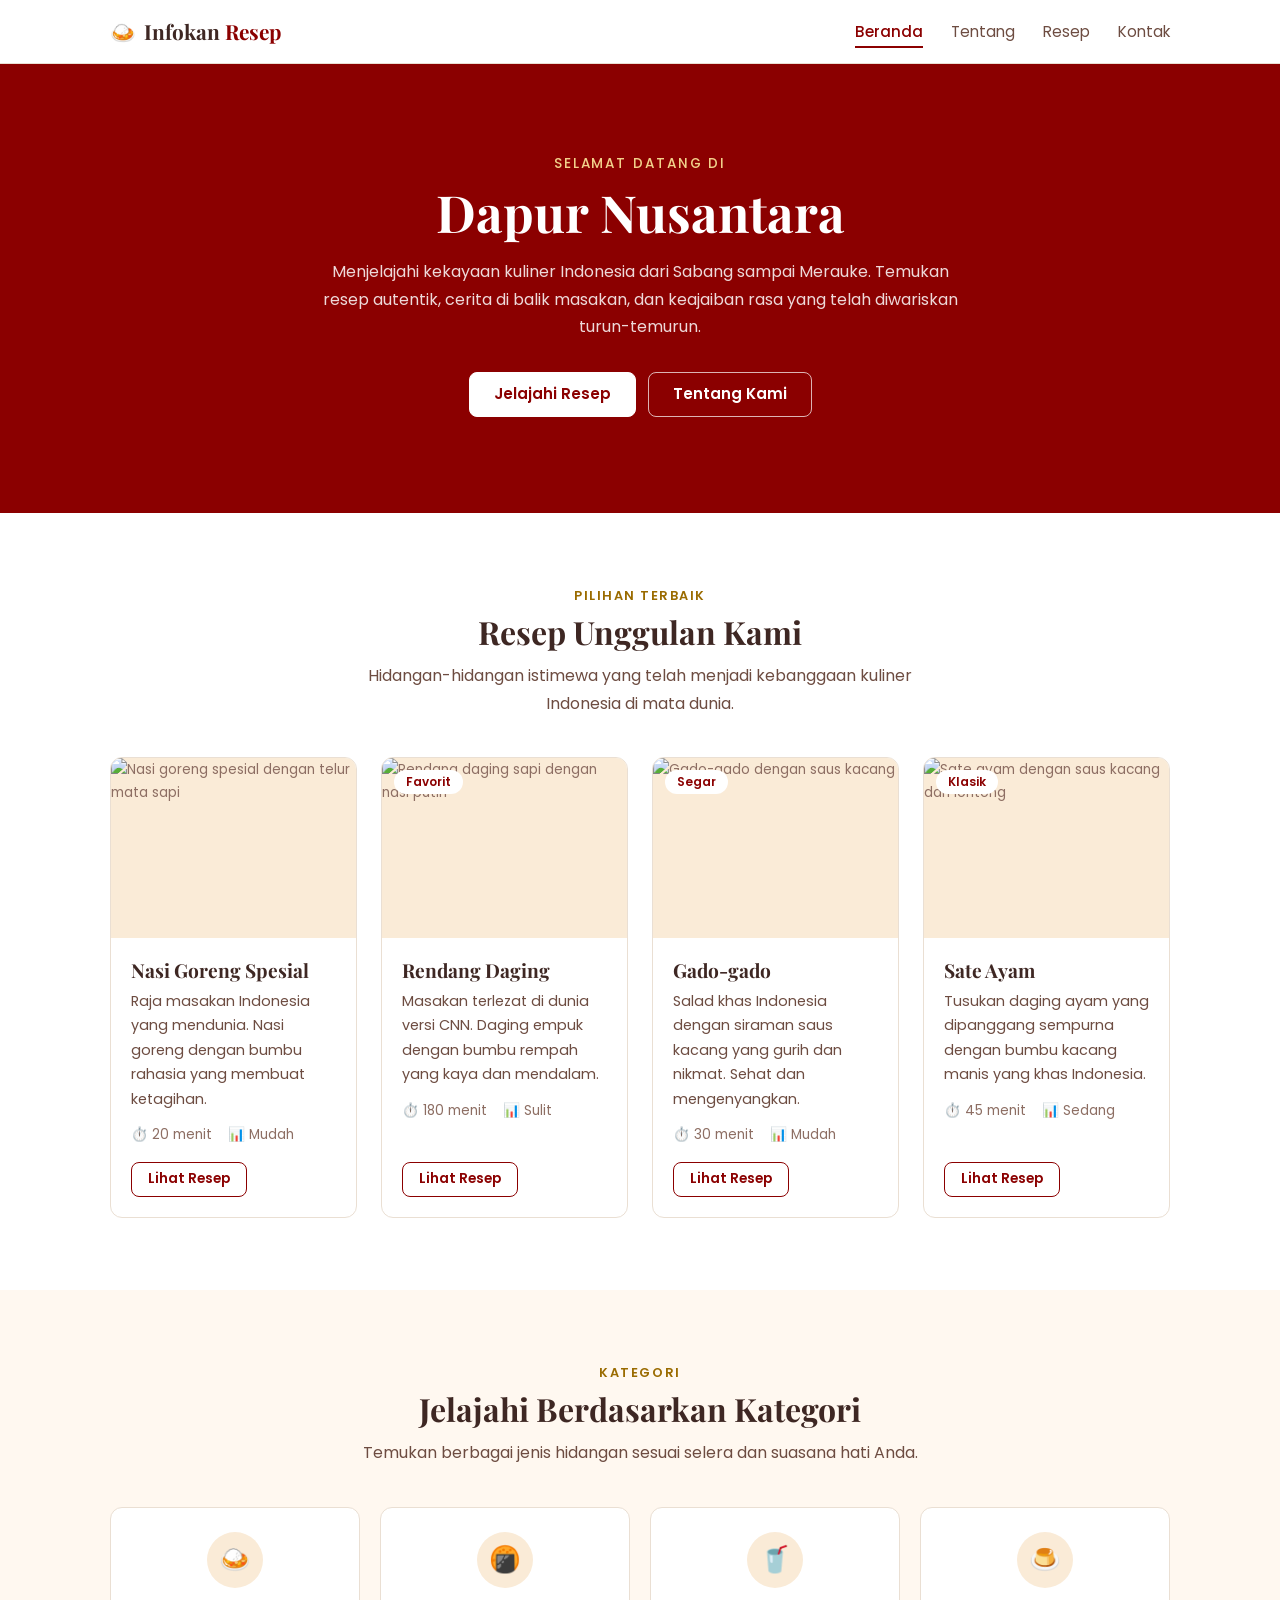
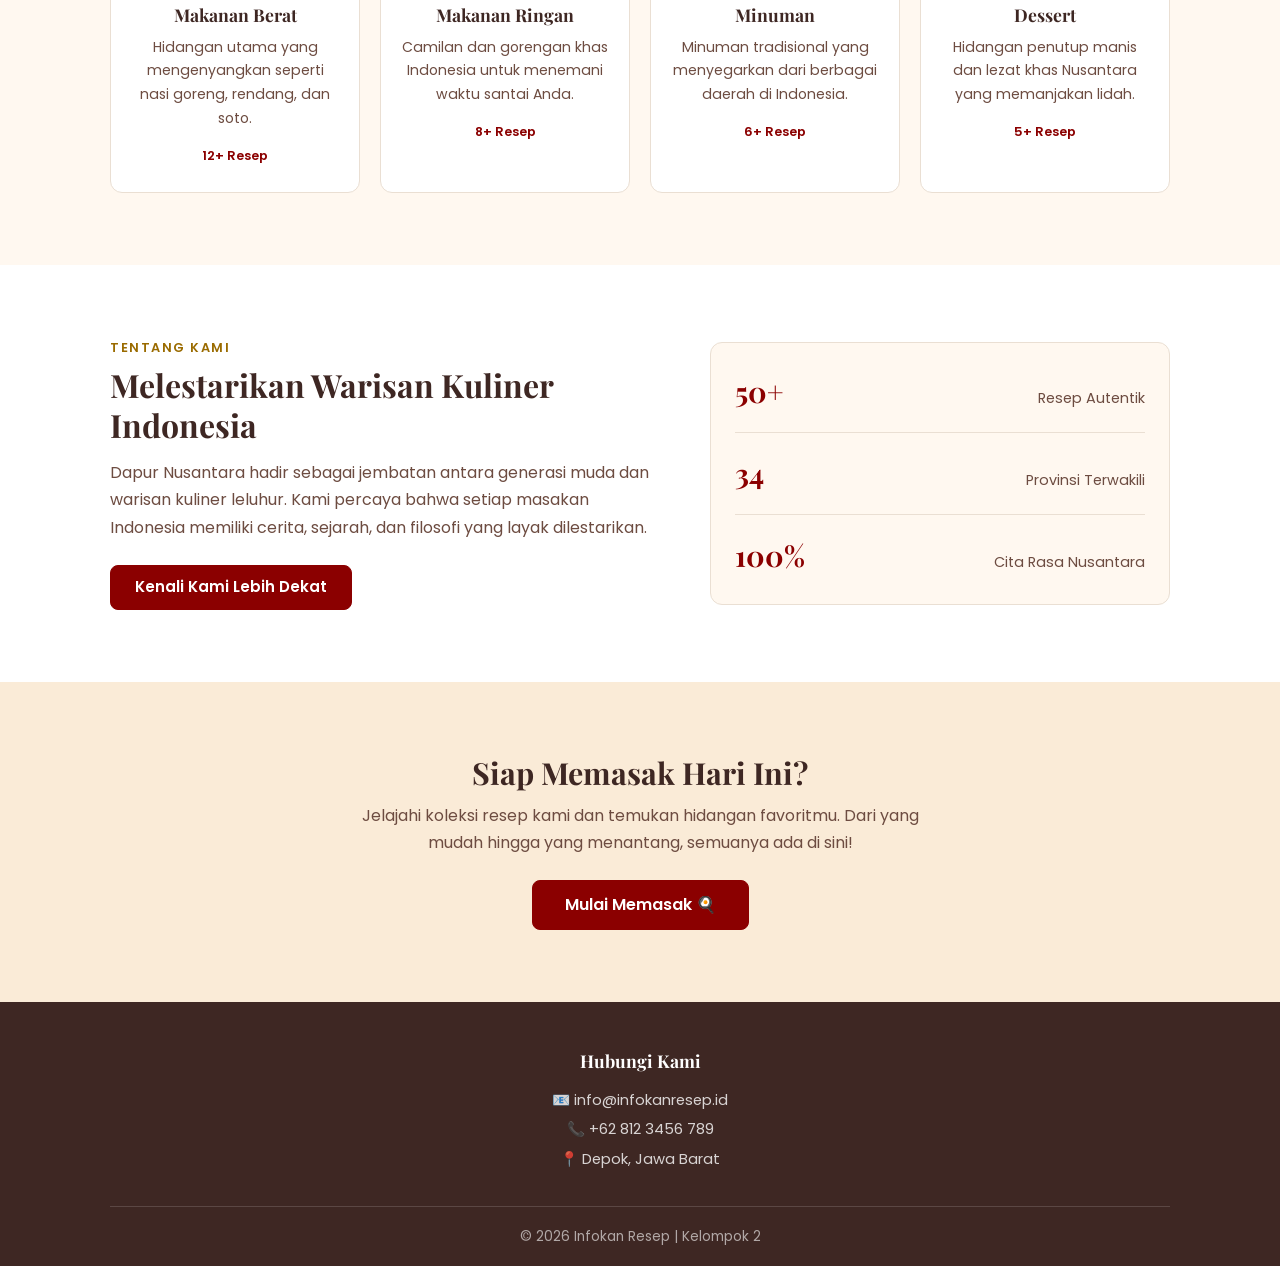
==== index.html @ 82031223 "Add files via upload" ====
<!DOCTYPE html>
<html lang="id">
<head>
    <meta charset="UTF-8">
    <meta name="viewport" content="width=device-width, initial-scale=1.0">
    <title>Dapur Nusantara - Cita Rasa Warisan Indonesia</title>
    <link rel="preconnect" href="https://fonts.googleapis.com">
    <link rel="preconnect" href="https://fonts.gstatic.com" crossorigin>
    <link href="https://fonts.googleapis.com/css2?family=Playfair+Display:wght@400;600;700;800&family=Poppins:wght@300;400;500;600;700&display=swap" rel="stylesheet">
    <link rel="stylesheet" href="style.css">
</head>
<body>
    <!-- Navigation -->
    <nav class="navbar" id="navbar">
        <div class="nav-container">
            <a href="index.html" class="nav-logo">
                <span class="logo-icon">🍛</span>
                <span class="logo-text">Infokan <span class="logo-accent">Resep</span></span>
            </a>
            <ul class="nav-menu" id="nav-menu">
                <li><a href="index.html" class="nav-link active">Beranda</a></li>
                <li><a href="" class="nav-link">Tentang</a></li>
                <li><a href="resep.html" class="nav-link">Resep</a></li>
                <li><a href="" class="nav-link">Kontak</a></li>
            </ul>
            <button class="hamburger" id="hamburger" aria-label="Menu navigasi">
                <span class="bar"></span>
                <span class="bar"></span>
                <span class="bar"></span>
            </button>
        </div>
    </nav>

    <!-- Hero Section -->
    <section class="hero" id="hero">
        <div class="hero-overlay"></div>
        <div class="hero-content">
            <p class="hero-subtitle fade-in">Selamat Datang di</p>
            <h1 class="hero-title fade-in">Dapur Nusantara</h1>
            <p class="hero-description fade-in">Menjelajahi kekayaan kuliner Indonesia dari Sabang sampai Merauke. Temukan resep autentik, cerita di balik masakan, dan keajaiban rasa yang telah diwariskan turun-temurun.</p>
            <div class="hero-buttons fade-in">
                <a href="resep.html" class="btn btn-primary">Jelajahi Resep</a>
                <a href="" class="btn btn-secondary">Tentang Kami</a>
            </div>
        </div>
        <div class="hero-scroll-indicator">
            <span>Gulir ke bawah</span>
            <div class="scroll-arrow"></div>
        </div>
    </section>

    <!-- Featured Recipes Section -->
    <section class="section featured-section" id="featured">
        <div class="container">
            <div class="section-header fade-in">
                <span class="section-tag">Pilihan Terbaik</span>
                <h2 class="section-title">Resep Unggulan Kami</h2>
                <p class="section-desc">Hidangan-hidangan istimewa yang telah menjadi kebanggaan kuliner Indonesia di mata dunia.</p>
            </div>
            <div class="featured-grid">
                <!-- Card 1 -->
                <div class="recipe-card fade-in">
                        <div class="recipe-card-image">
                        <span class="recipe-card-badge"></span>
                        <div class="recipe-card-overlay">
                            <img src="images/nasi-goreng.svg" alt="Nasi goreng spesial dengan telur mata sapi" width="350">
                        </div>
                    </div>
                    <div class="recipe-card-body">
                        <h3 class="recipe-card-title">Nasi Goreng Spesial</h3>
                        <p class="recipe-card-desc">Raja masakan Indonesia yang mendunia. Nasi goreng dengan bumbu rahasia yang membuat ketagihan.</p>
                        <div class="recipe-card-meta">
                            <span class="meta-item">⏱️ 20 menit</span>
                            <span class="meta-item">📊 Mudah</span>
                        </div>
                        <a href="resep.html#nasi-goreng" class="btn btn-outline btn-sm">Lihat Resep</a>
                    </div>
                </div>
                <!-- Card 2 -->
                <div class="recipe-card fade-in">
                        <div class="recipe-card-image">
                        <span class="recipe-card-badge">Favorit</span>
                        <div class="recipe-card-overlay">
                            <img src="images/rendang.svg" alt="Rendang daging sapi dengan nasi putih" width="350">
                        </div>
                    </div>
                    <div class="recipe-card-body">
                        <h3 class="recipe-card-title">Rendang Daging</h3>
                        <p class="recipe-card-desc">Masakan terlezat di dunia versi CNN. Daging empuk dengan bumbu rempah yang kaya dan mendalam.</p>
                        <div class="recipe-card-meta">
                            <span class="meta-item">⏱️ 180 menit</span>
                            <span class="meta-item">📊 Sulit</span>
                        </div>
                        <a href="resep.html#rendang" class="btn btn-outline btn-sm">Lihat Resep</a>
                    </div>
                </div>
                <!-- Card 3 -->
                <div class="recipe-card fade-in">
                        <div class="recipe-card-image">
                        <span class="recipe-card-badge">Segar</span>
                        <div class="recipe-card-overlay">
                            <img src="images/gado-gado.svg" alt="Gado-gado dengan saus kacang" width="350">
                        </div>
                    </div>
                    <div class="recipe-card-body">
                        <h3 class="recipe-card-title">Gado-gado</h3>
                        <p class="recipe-card-desc">Salad khas Indonesia dengan siraman saus kacang yang gurih dan nikmat. Sehat dan mengenyangkan.</p>
                        <div class="recipe-card-meta">
                            <span class="meta-item">⏱️ 30 menit</span>
                            <span class="meta-item">📊 Mudah</span>
                        </div>
                        <a href="resep.html#gado-gado" class="btn btn-outline btn-sm">Lihat Resep</a>
                    </div>
                </div>
                <!-- Card 4 -->
                <div class="recipe-card fade-in">
                        <div class="recipe-card-image">
                        <span class="recipe-card-badge">Klasik</span>
                        <div class="recipe-card-overlay">
                            <img src="images/sate-ayam.svg" alt="Sate ayam dengan saus kacang dan lontong" width="350">
                        </div>
                    </div>
                    <div class="recipe-card-body">
                        <h3 class="recipe-card-title">Sate Ayam</h3>
                        <p class="recipe-card-desc">Tusukan daging ayam yang dipanggang sempurna dengan bumbu kacang manis yang khas Indonesia.</p>
                        <div class="recipe-card-meta">
                            <span class="meta-item">⏱️ 45 menit</span>
                            <span class="meta-item">📊 Sedang</span>
                        </div>
                        <a href="resep.html#sate-ayam" class="btn btn-outline btn-sm">Lihat Resep</a>
                    </div>
                </div>
            </div>
        </div>
    </section>

    <!-- Food Categories Section -->
    <section class="section categories-section">
        <div class="container">
            <div class="section-header fade-in">
                <span class="section-tag">Kategori</span>
                <h2 class="section-title">Jelajahi Berdasarkan Kategori</h2>
                <p class="section-desc">Temukan berbagai jenis hidangan sesuai selera dan suasana hati Anda.</p>
            </div>
            <div class="categories-grid">
                <a href="resep.html?kategori=makanan-berat" class="category-card fade-in">
                    <div class="category-icon" style="">🍛</div>
                    <h3 class="category-title">Makanan Berat</h3>
                    <p class="category-desc">Hidangan utama yang mengenyangkan seperti nasi goreng, rendang, dan soto.</p>
                    <span class="category-count">12+ Resep</span>   
                </a>
                <a href="resep.html?kategori=makanan-ringan" class="category-card fade-in">
                    <div class="category-icon" style="">🍘</div>
                    <h3 class="category-title">Makanan Ringan</h3>
                    <p class="category-desc">Camilan dan gorengan khas Indonesia untuk menemani waktu santai Anda.</p>
                    <span class="category-count">8+ Resep</span>
                </a>
                <a href="resep.html?kategori=minuman" class="category-card fade-in">
                    <div class="category-icon" style="">🥤</div>
                    <h3 class="category-title">Minuman</h3>
                    <p class="category-desc">Minuman tradisional yang menyegarkan dari berbagai daerah di Indonesia.</p>
                    <span class="category-count">6+ Resep</span>
                </a>
                <a href="resep.html?kategori=dessert" class="category-card fade-in">
                    <div class="category-icon" style="">🍮</div>
                    <h3 class="category-title">Dessert</h3>
                    <p class="category-desc">Hidangan penutup manis dan lezat khas Nusantara yang memanjakan lidah.</p>
                    <span class="category-count">5+ Resep</span>
                </a>
            </div>
        </div>
    </section>

    <!-- About Teaser Section -->
    <section class="section about-teaser-section">
        <div class="container">
            <div class="about-teaser fade-in">
                <div class="about-teaser-content">
                    <span class="section-tag">Tentang Kami</span>
                    <h2 class="section-title">Melestarikan Warisan Kuliner Indonesia</h2>
                    <p class="about-teaser-text">Dapur Nusantara hadir sebagai jembatan antara generasi muda dan warisan kuliner leluhur. Kami percaya bahwa setiap masakan Indonesia memiliki cerita, sejarah, dan filosofi yang layak dilestarikan.</p>
                    <a href="" class="btn btn-primary">Kenali Kami Lebih Dekat</a>
                </div>
                <div class="about-teaser-visual">
                    <div class="about-visual-card">
                        <div class="visual-item">
                            <span class="visual-number">50+</span>
                            <span class="visual-label">Resep Autentik</span>
                        </div>
                        <div class="visual-item">
                            <span class="visual-number">34</span>
                            <span class="visual-label">Provinsi Terwakili</span>
                        </div>
                        <div class="visual-item">
                            <span class="visual-number">100%</span>
                            <span class="visual-label">Cita Rasa Nusantara</span>
                        </div>
                    </div>
                </div>
            </div>
        </div>
    </section>

    <!-- CTA Section -->
    <section class="section cta-section">
        <div class="container">
            <div class="cta-content fade-in">
                <h2 class="cta-title">Siap Memasak Hari Ini?</h2>
                <p class="cta-desc">Jelajahi koleksi resep kami dan temukan hidangan favoritmu. Dari yang mudah hingga yang menantang, semuanya ada di sini!</p>
                <a href="resep.html" class="btn btn-primary btn-lg">Mulai Memasak 🍳</a>
            </div>
        </div>
    </section>

    <!-- Footer -->
    <footer class="footer">
        <div class="container">
                <div class="footer-col">
                    <h4 class="footer-heading">Hubungi Kami</h4>
                    <ul class="footer-contact">
                        <li>📧 info@infokanresep.id</li>
                        <li>📞 +62 812 3456 789</li>
                        <li>📍 Depok, Jawa Barat</li>
                    </ul>
                </div>
            <div class="footer-bottom">
                <p>&copy; 2026 Infokan Resep | Kelompok 2</p>
            </div>
        </div>
    </footer>

    <!-- Back to Top Button -->
    <button class="back-to-top" id="backToTop" aria-label="Kembali ke atas">↑</button>

    <script src="script.js"></script>
</body>
</html>
---- style.css ----
/* ============================
   INFOKAN RESEP - Stylesheet (versi kalem)
   Palet: maroon, krem, emas, cokelat tua
   Font : Playfair Display (judul), Poppins (isi)
   Catatan: tanpa gradient, tanpa animasi, hover minimal
   ============================ */

*, *::before, *::after {
    margin: 0;
    padding: 0;
    box-sizing: border-box;
}

:root {
    --primary: #8B0000;
    --primary-dark: #6E0000;
    --accent: #9A6B00;
    --accent-soft: #F2D18B;
    --dark: #3E2723;
    --cream: #FFF8F0;
    --cream-dark: #FAEBD7;
    --white: #FFFFFF;
    --text: #3E2723;
    --text-light: #6D4C41;
    --text-muted: #8D6E63;
    --border: #EADFD3;
    --radius: 12px;
    --font-heading: 'Playfair Display', Georgia, serif;
    --font-body: 'Poppins', 'Segoe UI', Arial, sans-serif;
}

html {
    scroll-behavior: smooth;
}

body {
    font-family: var(--font-body);
    font-size: 16px;
    line-height: 1.7;
    color: var(--text);
    background: var(--white);
}

a {
    color: inherit;
    text-decoration: none;
}

ul {
    list-style: none;
}

img {
    display: block;
    max-width: 100%;
}

a:focus-visible,
button:focus-visible {
    outline: 2px solid var(--accent);
    outline-offset: 2px;
}

/* ---- Layout ---- */
.container {
    max-width: 1100px;
    margin: 0 auto;
    padding: 0 20px;
}

.section {
    padding: 72px 0;
}

.section-header {
    max-width: 560px;
    margin: 0 auto 40px;
    text-align: center;
}

.section-tag {
    display: block;
    margin-bottom: 6px;
    font-size: 0.8rem;
    font-weight: 600;
    letter-spacing: 0.12em;
    text-transform: uppercase;
    color: var(--accent);
}

.section-title {
    font-family: var(--font-heading);
    font-size: 2rem;
    line-height: 1.25;
    color: var(--dark);
}

.section-desc {
    margin-top: 10px;
    color: var(--text-light);
}

/* ---- Buttons ---- */
.btn {
    display: inline-block;
    padding: 10px 24px;
    border: 1.5px solid var(--primary);
    border-radius: 8px;
    font-family: inherit;
    font-size: 0.95rem;
    font-weight: 600;
    line-height: 1.5;
    text-align: center;
    cursor: pointer;
    transition: background-color 0.2s, color 0.2s;
}

.btn-primary {
    background: var(--primary);
    color: var(--white);
}

.btn-primary:hover {
    background: var(--primary-dark);
    border-color: var(--primary-dark);
}

.btn-secondary,
.btn-outline {
    background: transparent;
    color: var(--primary);
}

.btn-secondary:hover,
.btn-outline:hover {
    background: var(--primary);
    color: var(--white);
}

.btn-sm {
    padding: 6px 16px;
    font-size: 0.85rem;
}

.btn-lg {
    padding: 12px 32px;
    font-size: 1rem;
}

/* ---- Navbar ---- */
.navbar {
    position: sticky;
    top: 0;
    z-index: 100;
    background: var(--white);
    border-bottom: 1px solid var(--border);
}

.nav-container {
    display: flex;
    align-items: center;
    justify-content: space-between;
    max-width: 1100px;
    margin: 0 auto;
    padding: 14px 20px;
}

.nav-logo {
    display: flex;
    align-items: center;
    gap: 8px;
    font-family: var(--font-heading);
    font-size: 1.3rem;
    font-weight: 700;
    color: var(--dark);
}

.logo-accent {
    color: var(--primary);
}

.nav-menu {
    display: flex;
    gap: 28px;
}

.nav-link {
    padding: 4px 0;
    font-size: 0.95rem;
    color: var(--text-light);
    border-bottom: 2px solid transparent;
}

.nav-link:hover {
    color: var(--primary);
}

.nav-link.active {
    color: var(--primary);
    font-weight: 500;
    border-bottom-color: var(--primary);
}

.hamburger {
    display: none;
    flex-direction: column;
    gap: 5px;
    padding: 8px;
    background: none;
    border: 0;
    cursor: pointer;
}

.hamburger .bar {
    display: block;
    width: 22px;
    height: 2px;
    background: var(--dark);
}

.hamburger.active .bar:nth-child(1) {
    transform: translateY(7px) rotate(45deg);
}

.hamburger.active .bar:nth-child(2) {
    opacity: 0;
}

.hamburger.active .bar:nth-child(3) {
    transform: translateY(-7px) rotate(-45deg);
}

/* ---- Hero ---- */
.hero {
    padding: 88px 0 96px;
    text-align: center;
    background: var(--primary);
    color: var(--white);
}

.hero-overlay,
.hero-scroll-indicator {
    display: none;
}

.hero-content {
    max-width: 680px;
    margin: 0 auto;
    padding: 0 20px;
}

.hero-subtitle {
    margin-bottom: 8px;
    font-size: 0.85rem;
    font-weight: 500;
    letter-spacing: 0.14em;
    text-transform: uppercase;
    color: var(--accent-soft);
}

.hero-title {
    margin-bottom: 16px;
    font-family: var(--font-heading);
    font-size: 3.2rem;
    line-height: 1.15;
}

.hero-description {
    margin-bottom: 32px;
    color: rgba(255, 255, 255, 0.85);
}

.hero-buttons {
    display: flex;
    flex-wrap: wrap;
    justify-content: center;
    gap: 12px;
}

.hero .btn-primary {
    background: var(--white);
    border-color: var(--white);
    color: var(--primary);
}

.hero .btn-primary:hover {
    background: var(--cream-dark);
    border-color: var(--cream-dark);
}

.hero .btn-secondary {
    border-color: rgba(255, 255, 255, 0.7);
    color: var(--white);
}

.hero .btn-secondary:hover {
    background: rgba(255, 255, 255, 0.12);
    border-color: var(--white);
}

/* ---- Resep unggulan ---- */
.featured-grid {
    display: grid;
    grid-template-columns: repeat(auto-fit, minmax(240px, 1fr));
    gap: 24px;
}

.recipe-card {
    display: flex;
    flex-direction: column;
    overflow: hidden;
    background: var(--white);
    border: 1px solid var(--border);
    border-radius: var(--radius);
}

.recipe-card:hover {
    border-color: var(--primary);
}

.recipe-card-image {
    position: relative;
    height: 180px;
    background: var(--cream-dark);
    overflow: hidden;
}

.recipe-card-overlay,
.recipe-card-overlay img {
    width: 100%;
    height: 100%;
}

.recipe-card-overlay img {
    object-fit: cover;
    font-size: 0.85rem;
    color: var(--text-muted);
}

.recipe-card-badge {
    position: absolute;
    top: 12px;
    left: 12px;
    z-index: 1;
    padding: 2px 12px;
    background: var(--white);
    border-radius: 999px;
    font-size: 0.75rem;
    font-weight: 600;
    color: var(--primary);
}

.recipe-card-badge:empty {
    display: none;
}

.recipe-card-body {
    display: flex;
    flex: 1;
    flex-direction: column;
    padding: 20px;
}

.recipe-card-title {
    font-family: var(--font-heading);
    font-size: 1.2rem;
    line-height: 1.3;
    color: var(--dark);
}

.recipe-card-desc {
    margin-top: 6px;
    font-size: 0.9rem;
    color: var(--text-light);
}

.recipe-card-meta {
    display: flex;
    flex-wrap: wrap;
    gap: 6px 16px;
    margin: 12px 0 16px;
    font-size: 0.85rem;
    color: var(--text-muted);
}

.recipe-card-body .btn {
    align-self: flex-start;
    margin-top: auto;
}

/* ---- Kategori ---- */
.categories-section {
    background: var(--cream);
}

.categories-grid {
    display: grid;
    grid-template-columns: repeat(auto-fit, minmax(220px, 1fr));
    gap: 20px;
}

.category-card {
    display: block;
    padding: 24px 20px;
    text-align: center;
    background: var(--white);
    border: 1px solid var(--border);
    border-radius: var(--radius);
}

.category-card:hover {
    border-color: var(--primary);
}

.category-icon {
    display: flex;
    align-items: center;
    justify-content: center;
    width: 56px;
    height: 56px;
    margin: 0 auto 12px;
    background: var(--cream-dark);
    border-radius: 50%;
    font-size: 1.6rem;
    line-height: 1;
}

.category-title {
    font-family: var(--font-heading);
    font-size: 1.1rem;
    color: var(--dark);
}

.category-desc {
    margin: 6px 0 10px;
    font-size: 0.88rem;
    color: var(--text-light);
}

.category-count {
    font-size: 0.8rem;
    font-weight: 600;
    color: var(--primary);
}

/* ---- Tentang (teaser) ---- */
.about-teaser {
    display: grid;
    grid-template-columns: 1.2fr 1fr;
    gap: 48px;
    align-items: center;
}

.about-teaser-content .section-tag {
    text-align: left;
}

.about-teaser-content .section-title {
    margin-bottom: 14px;
}

.about-teaser-text {
    margin-bottom: 24px;
    color: var(--text-light);
}

.about-visual-card {
    padding: 8px 24px;
    background: var(--cream);
    border: 1px solid var(--border);
    border-radius: var(--radius);
}

.visual-item {
    display: flex;
    align-items: baseline;
    justify-content: space-between;
    gap: 16px;
    padding: 16px 0;
}

.visual-item + .visual-item {
    border-top: 1px solid var(--border);
}

.visual-number {
    font-family: var(--font-heading);
    font-size: 1.8rem;
    font-weight: 700;
    color: var(--primary);
}

.visual-label {
    font-size: 0.9rem;
    color: var(--text-light);
    text-align: right;
}

/* ---- CTA ---- */
.cta-section {
    background: var(--cream-dark);
}

.cta-content {
    max-width: 560px;
    margin: 0 auto;
    text-align: center;
}

.cta-title {
    font-family: var(--font-heading);
    font-size: 1.9rem;
    line-height: 1.25;
    color: var(--dark);
}

.cta-desc {
    margin: 10px 0 24px;
    color: var(--text-light);
}

/* ---- Footer ---- */
.footer {
    padding-top: 44px;
    background: var(--dark);
    color: rgba(255, 255, 255, 0.8);
    text-align: center;
}

.footer-heading {
    margin-bottom: 10px;
    font-family: var(--font-heading);
    font-size: 1.1rem;
    color: var(--white);
}

.footer-contact li {
    font-size: 0.92rem;
    line-height: 2;
}

.footer-bottom {
    margin-top: 32px;
    padding: 18px 0;
    border-top: 1px solid rgba(255, 255, 255, 0.15);
    font-size: 0.85rem;
    color: rgba(255, 255, 255, 0.6);
}

/* ---- Tombol kembali ke atas ---- */
.back-to-top {
    position: fixed;
    right: 20px;
    bottom: 20px;
    z-index: 100;
    width: 40px;
    height: 40px;
    background: var(--primary);
    border: 0;
    border-radius: 50%;
    font-size: 1.1rem;
    color: var(--white);
    cursor: pointer;
    opacity: 0;
    visibility: hidden;
    transition: opacity 0.2s;
}

.back-to-top.visible {
    opacity: 1;
    visibility: visible;
}

.back-to-top:hover {
    background: var(--primary-dark);
}

/* ---- Halaman Resep: header ---- */
.page-header {
    padding: 56px 0 60px;
    text-align: center;
    background: var(--primary);
    color: var(--white);
}

.page-header .section-tag {
    color: var(--accent-soft);
}

.page-header-title {
    font-family: var(--font-heading);
    font-size: 2.6rem;
    line-height: 1.2;
}

.page-header-desc {
    max-width: 540px;
    margin: 12px auto 0;
    color: rgba(255, 255, 255, 0.85);
}

/* ---- Halaman Resep: filter + grid ---- */
.recipes-section {
    padding: 44px 0 72px;
}

.filter-bar {
    display: flex;
    flex-wrap: wrap;
    justify-content: center;
    gap: 10px;
    margin-bottom: 16px;
}

.filter-btn {
    padding: 8px 20px;
    background: var(--white);
    border: 1.5px solid var(--border);
    border-radius: 999px;
    font-family: inherit;
    font-size: 0.9rem;
    font-weight: 500;
    color: var(--text-light);
    cursor: pointer;
    transition: background-color 0.2s, color 0.2s, border-color 0.2s;
}

.filter-btn:hover {
    border-color: var(--primary);
    color: var(--primary);
}

.filter-btn.active {
    background: var(--primary);
    border-color: var(--primary);
    color: var(--white);
}

.recipe-result {
    margin-bottom: 24px;
    text-align: center;
    font-size: 0.9rem;
    color: var(--text-muted);
}

.recipes-grid {
    display: grid;
    grid-template-columns: repeat(auto-fill, minmax(280px, 1fr));
    gap: 24px;
}

.recipe-card-full {
    scroll-margin-top: 90px;
}

.recipe-card-body .recipe-card-title {
    font-size: 1.2rem;
}

.recipe-empty {
    padding: 32px 20px;
    text-align: center;
    background: var(--cream);
    border: 1px dashed var(--border);
    border-radius: var(--radius);
    color: var(--text-light);
}

.recipe-empty[hidden] {
    display: none;
}

/* ---- Halaman Resep: modal detail ---- */
.modal {
    position: fixed;
    inset: 0;
    z-index: 200;
    display: none;
    align-items: center;
    justify-content: center;
    padding: 20px;
    background: rgba(62, 39, 35, 0.6);
}

.modal.active {
    display: flex;
}

.modal-content {
    position: relative;
    display: flex;
    flex-direction: column;
    width: 100%;
    max-width: 720px;
    max-height: 90vh;
    overflow: hidden;
    background: var(--white);
    border-radius: var(--radius);
}

.modal-close {
    position: absolute;
    top: 12px;
    right: 12px;
    z-index: 2;
    width: 36px;
    height: 36px;
    background: var(--white);
    border: 1px solid var(--border);
    border-radius: 50%;
    font-size: 1.4rem;
    line-height: 1;
    color: var(--dark);
    cursor: pointer;
}

.modal-close:hover {
    background: var(--primary);
    border-color: var(--primary);
    color: var(--white);
}

.modal-body {
    overflow-y: auto;
    padding-bottom: 28px;
}

.modal-header-image {
    display: flex;
    align-items: center;
    justify-content: center;
    height: 260px;
    background: var(--cream-dark);
}

.modal-header-image img {
    width: 100%;
    height: 100%;
    object-fit: cover;
}

.recipe-emoji-lg {
    font-size: 5rem;
    line-height: 1;
}

.modal-recipe-title,
.modal-recipe-desc,
.modal-meta,
.modal-section-title,
.modal-ingredients,
.modal-steps,
.modal-tips {
    margin-left: 28px;
    margin-right: 28px;
}

.modal-recipe-title {
    margin-top: 24px;
    font-family: var(--font-heading);
    font-size: 1.8rem;
    line-height: 1.25;
    color: var(--dark);
}

.modal-recipe-desc {
    margin-top: 8px;
    color: var(--text-light);
}

.modal-meta {
    display: grid;
    grid-template-columns: repeat(4, 1fr);
    gap: 12px;
    margin-top: 20px;
    padding: 14px 16px;
    background: var(--cream);
    border: 1px solid var(--border);
    border-radius: 8px;
}

.modal-meta-item {
    display: flex;
    flex-direction: column;
}

.meta-label {
    font-size: 0.72rem;
    font-weight: 600;
    letter-spacing: 0.08em;
    text-transform: uppercase;
    color: var(--text-muted);
}

.meta-value {
    font-size: 0.92rem;
    font-weight: 600;
    color: var(--dark);
}

.modal-section-title {
    margin-top: 28px;
    margin-bottom: 12px;
    font-family: var(--font-heading);
    font-size: 1.25rem;
    color: var(--dark);
}

.modal-ingredients li {
    position: relative;
    margin-bottom: 6px;
    padding-left: 20px;
}

.modal-ingredients li::before {
    content: "";
    position: absolute;
    left: 4px;
    top: 0.7em;
    width: 7px;
    height: 7px;
    background: var(--accent);
    border-radius: 50%;
}

.modal-steps {
    counter-reset: step;
}

.modal-steps li {
    position: relative;
    margin-bottom: 12px;
    padding-left: 42px;
    counter-increment: step;
}

.modal-steps li::before {
    content: counter(step);
    position: absolute;
    left: 0;
    top: 2px;
    display: flex;
    align-items: center;
    justify-content: center;
    width: 28px;
    height: 28px;
    background: var(--primary);
    border-radius: 50%;
    font-size: 0.8rem;
    font-weight: 600;
    line-height: 1;
    color: var(--white);
}

.modal-tips {
    margin-top: 28px;
    padding: 14px 18px;
    background: var(--cream);
    border-left: 4px solid var(--accent);
    border-radius: 0 8px 8px 0;
}

.modal-tips h4 {
    margin-bottom: 4px;
    font-size: 0.95rem;
    color: var(--dark);
}

.modal-tips p {
    font-size: 0.92rem;
    color: var(--text-light);
}

/* ---- Responsif ---- */
@media (max-width: 768px) {
    .section {
        padding: 52px 0;
    }

    .section-title {
        font-size: 1.6rem;
    }

    .hamburger {
        display: flex;
    }

    .nav-menu {
        display: none;
        position: absolute;
        top: 100%;
        left: 0;
        right: 0;
        flex-direction: column;
        gap: 0;
        padding: 8px 20px 16px;
        background: var(--white);
        border-bottom: 1px solid var(--border);
    }

    .nav-menu.active {
        display: flex;
    }

    .nav-link {
        display: inline-block;
        padding: 10px 0;
        border-bottom: 0;
    }

    .hero {
        padding: 56px 0 64px;
    }

    .hero-title {
        font-size: 2.3rem;
    }

    .about-teaser {
        grid-template-columns: 1fr;
        gap: 28px;
    }

    .cta-title {
        font-size: 1.6rem;
    }

    .page-header {
        padding: 40px 0 44px;
    }

    .page-header-title {
        font-size: 2rem;
    }

    .recipes-section {
        padding: 32px 0 52px;
    }

    .modal {
        padding: 12px;
    }

    .modal-header-image {
        height: 190px;
    }

    .modal-recipe-title,
    .modal-recipe-desc,
    .modal-meta,
    .modal-section-title,
    .modal-ingredients,
    .modal-steps,
    .modal-tips {
        margin-left: 18px;
        margin-right: 18px;
    }

    .modal-recipe-title {
        font-size: 1.5rem;
    }

    .modal-meta {
        grid-template-columns: repeat(2, 1fr);
    }
}
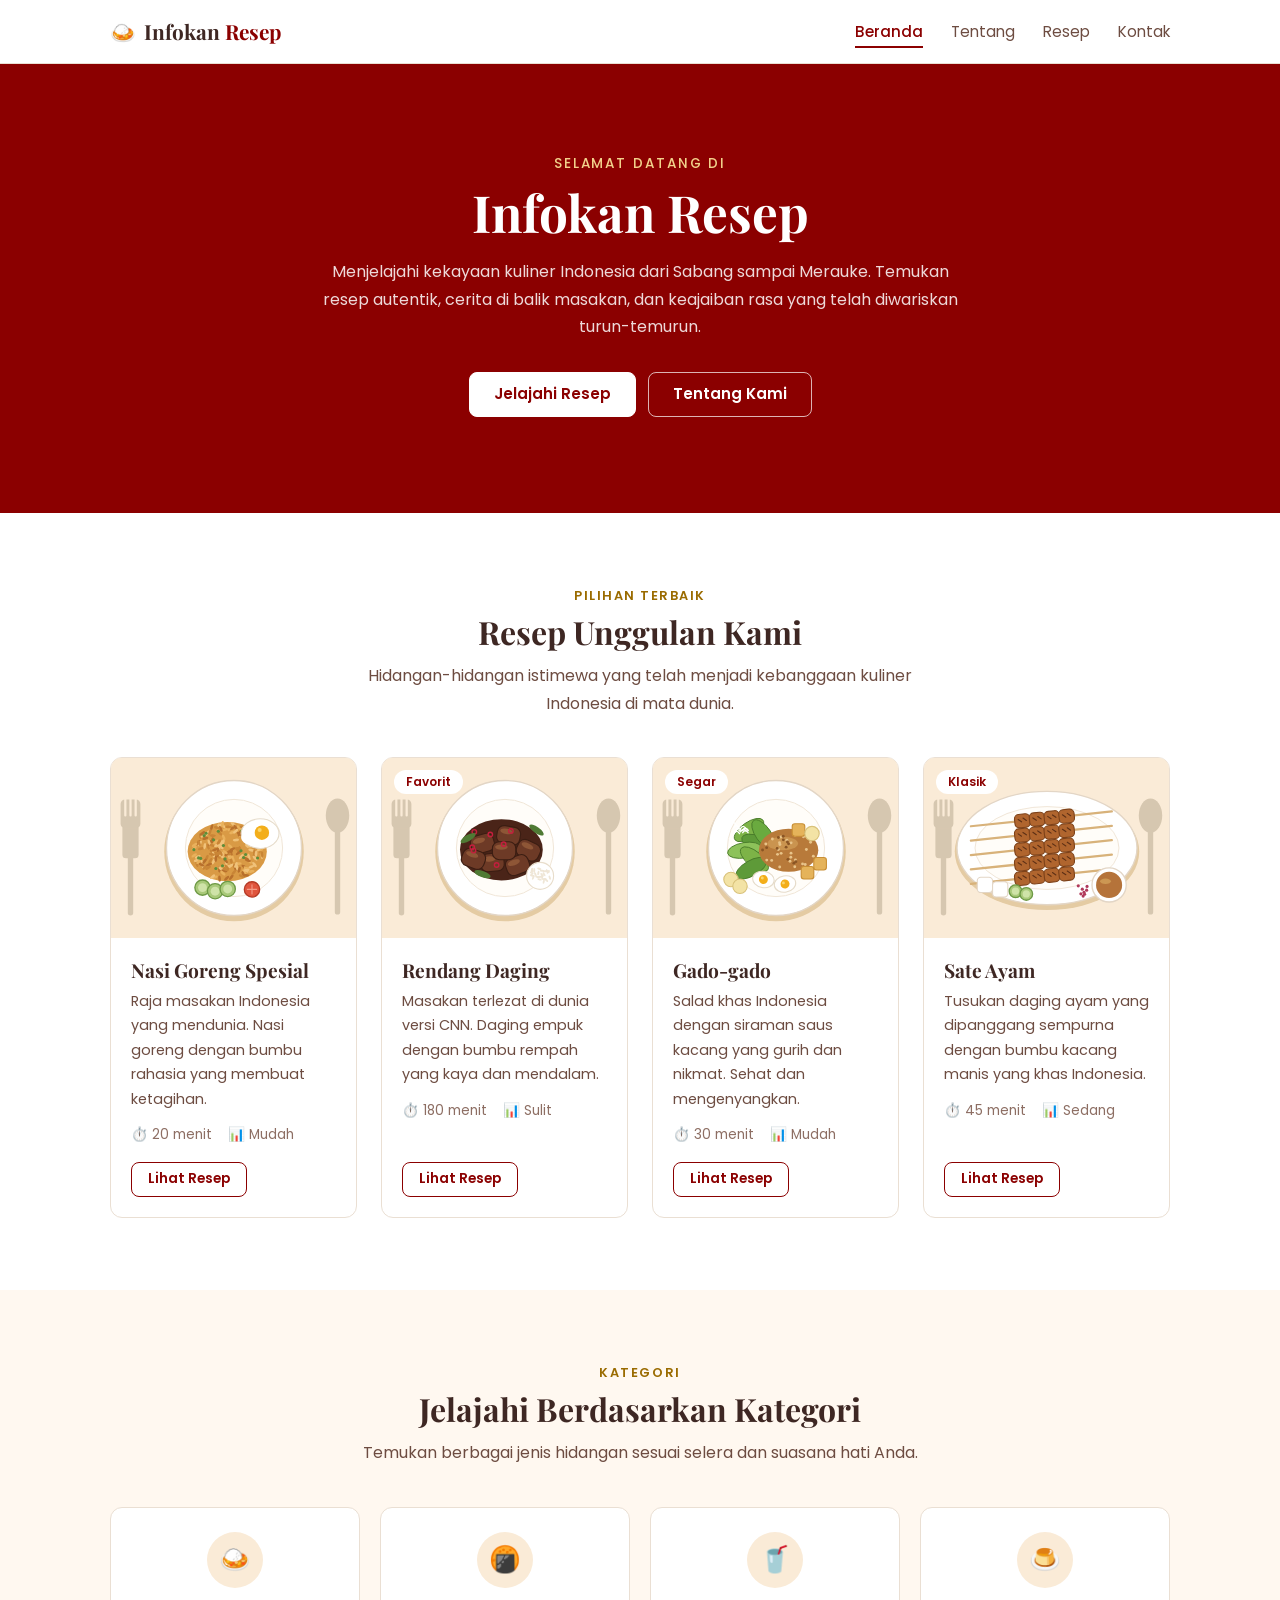
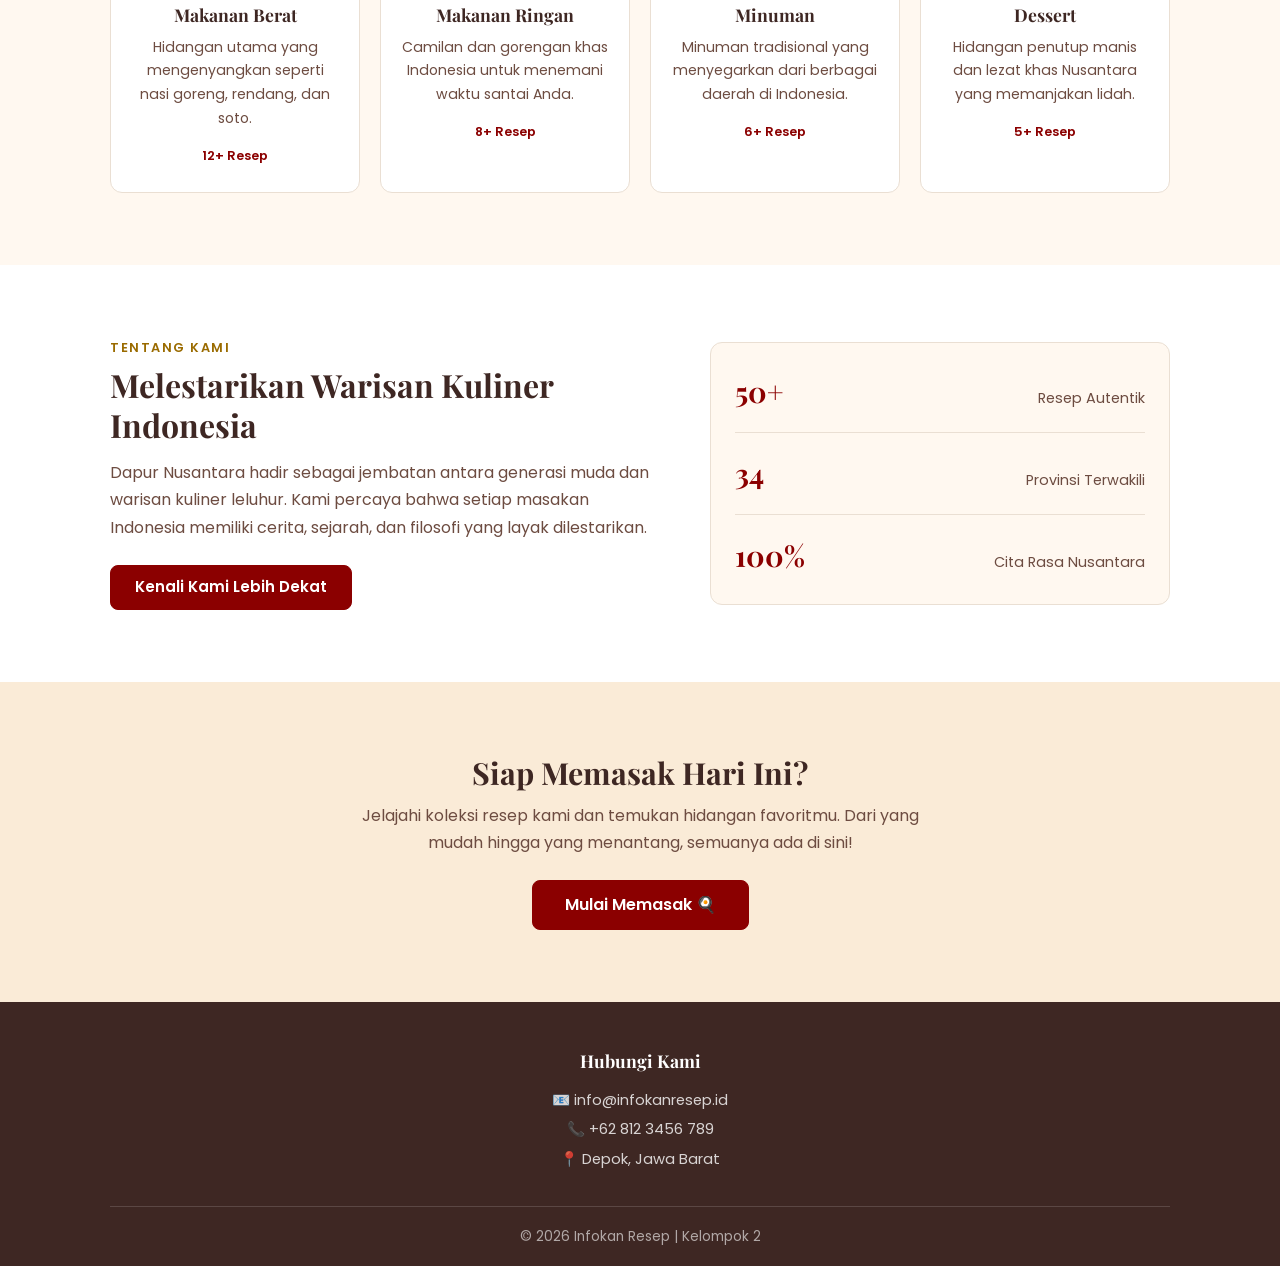
==== commit 315af49a: "Update index.html" ====
--- a/index.html
+++ b/index.html
@@ -36,7 +36,7 @@
         <div class="hero-overlay"></div>
         <div class="hero-content">
             <p class="hero-subtitle fade-in">Selamat Datang di</p>
-            <h1 class="hero-title fade-in">Dapur Nusantara</h1>
+            <h1 class="hero-title fade-in">Infokan Resep</h1>
             <p class="hero-description fade-in">Menjelajahi kekayaan kuliner Indonesia dari Sabang sampai Merauke. Temukan resep autentik, cerita di balik masakan, dan keajaiban rasa yang telah diwariskan turun-temurun.</p>
             <div class="hero-buttons fade-in">
                 <a href="resep.html" class="btn btn-primary">Jelajahi Resep</a>
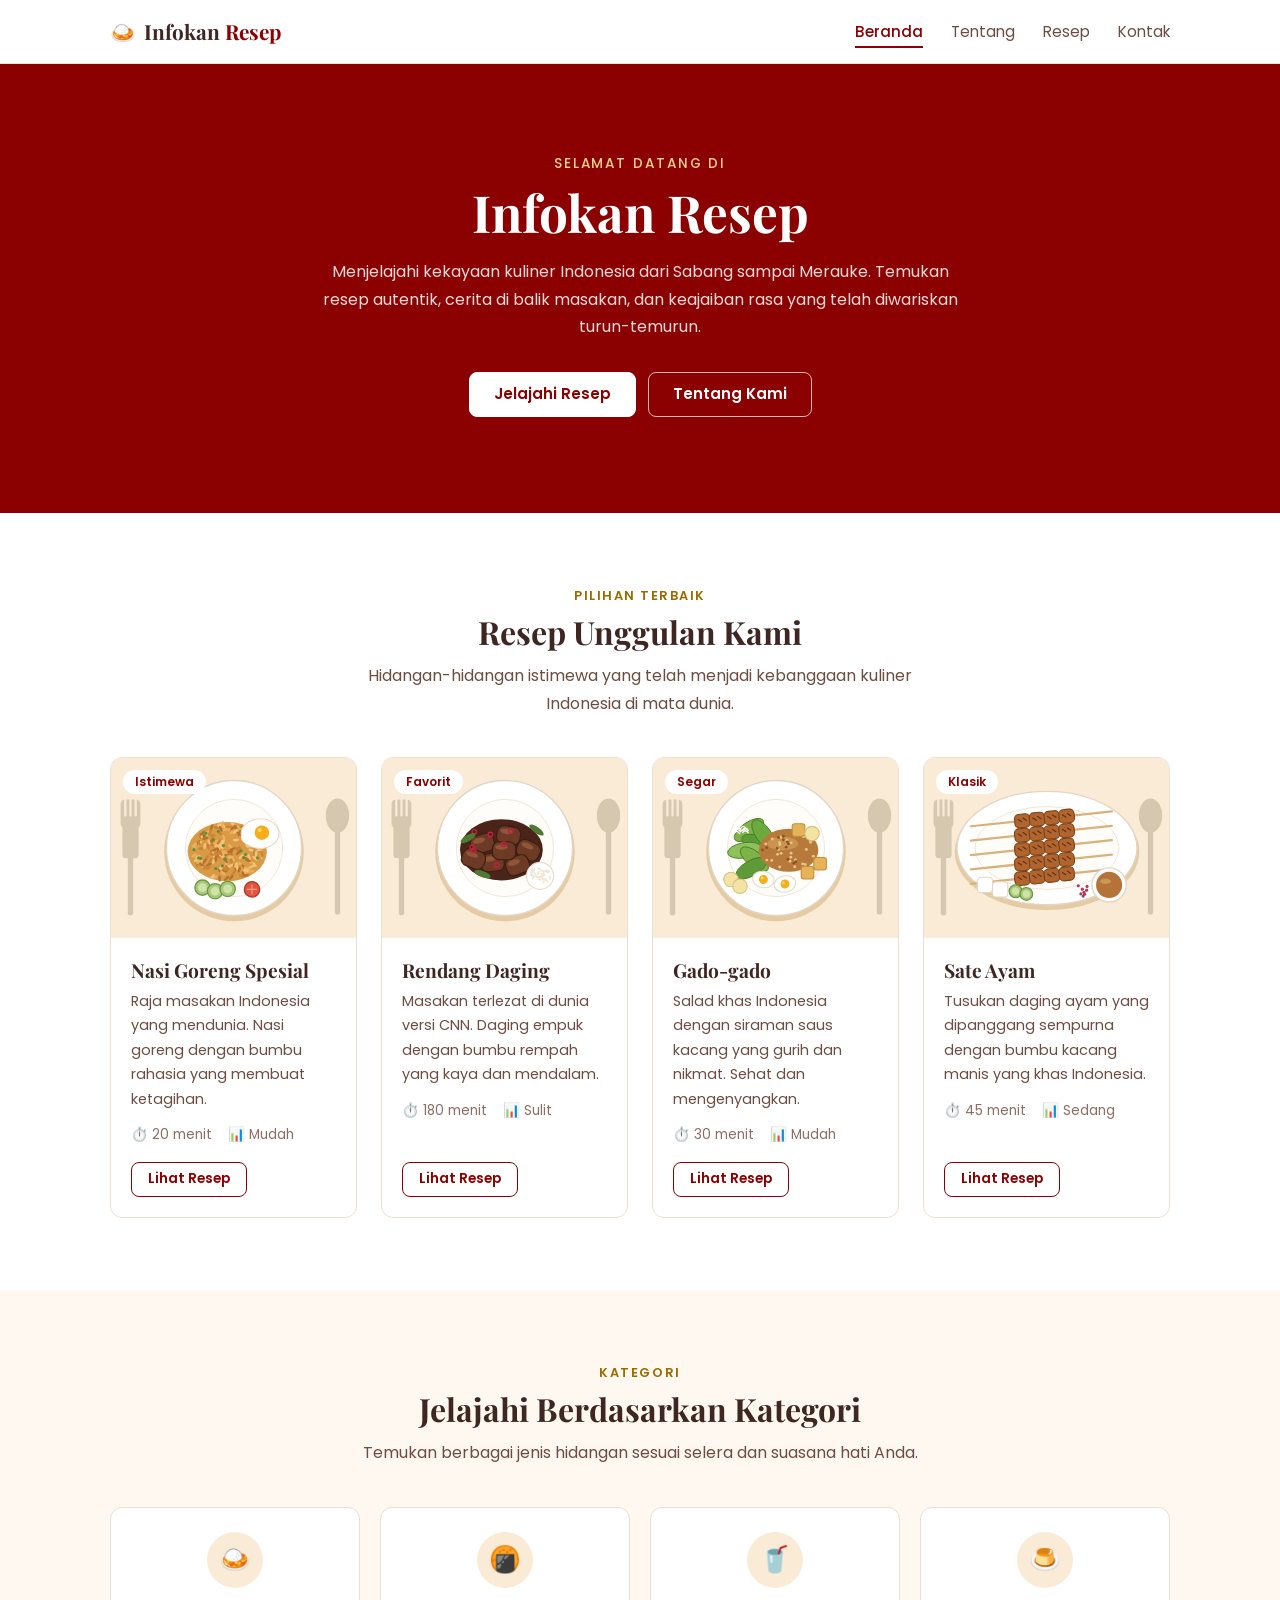
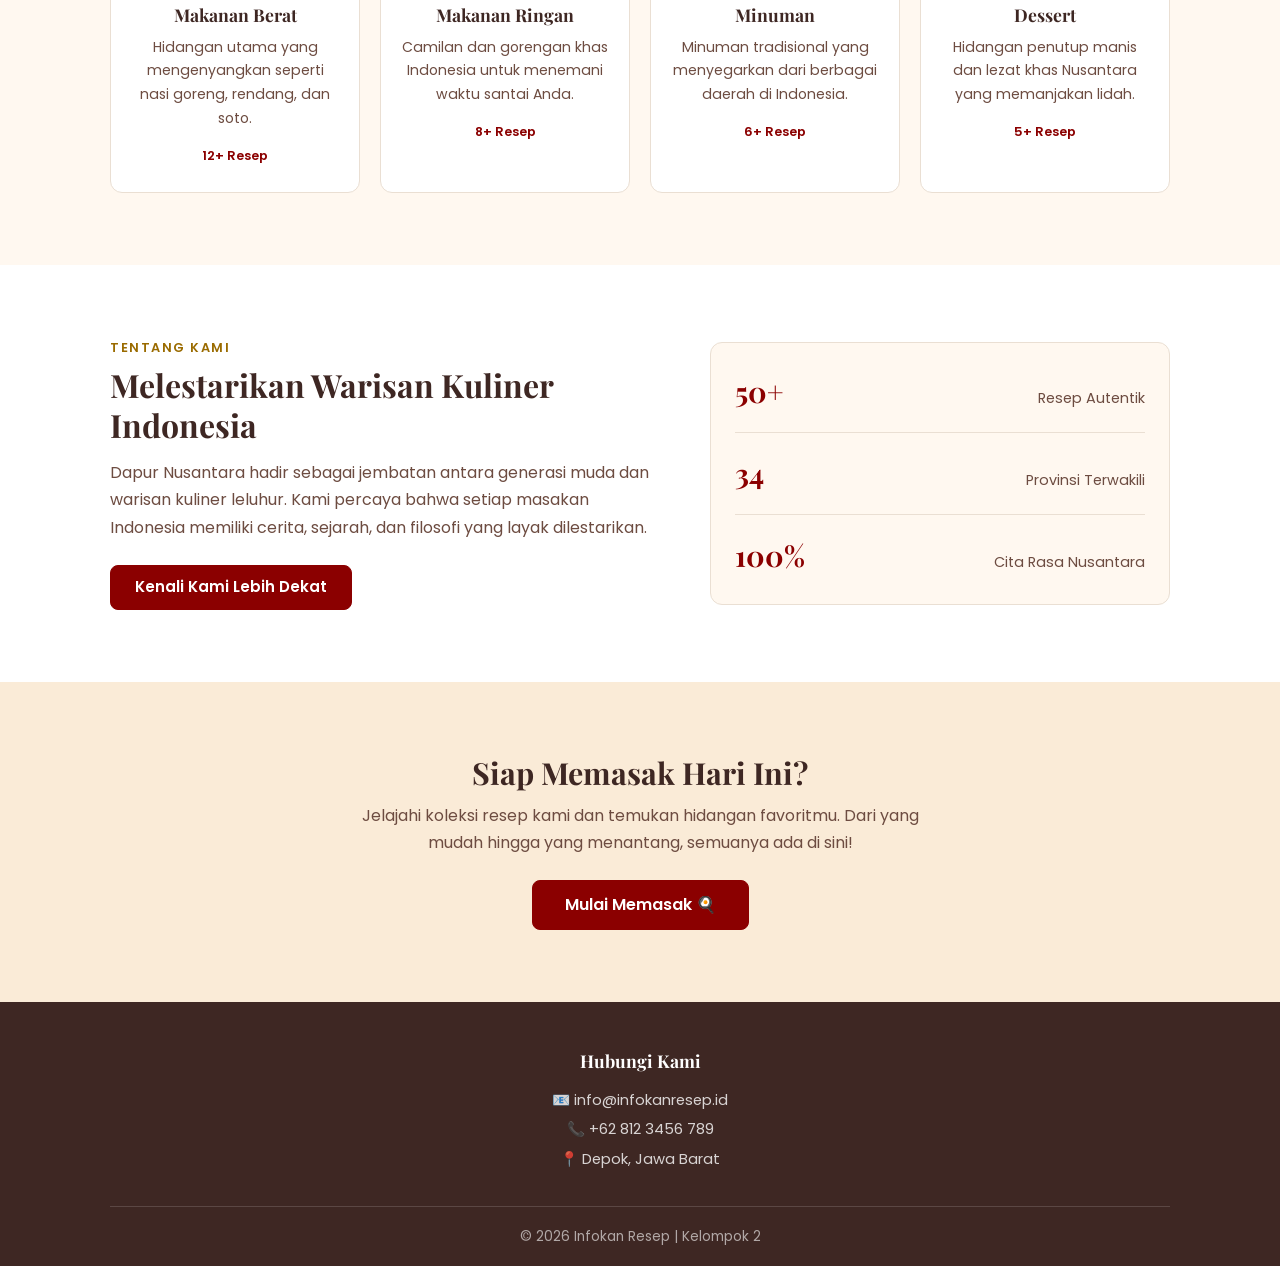
==== commit 7051291f: "Update index.html" ====
--- a/index.html
+++ b/index.html
@@ -61,7 +61,7 @@
                 <!-- Card 1 -->
                 <div class="recipe-card fade-in">
                         <div class="recipe-card-image">
-                        <span class="recipe-card-badge"></span>
+                        <span class="recipe-card-badge">Istimewa</span>
                         <div class="recipe-card-overlay">
                             <img src="images/nasi-goreng.svg" alt="Nasi goreng spesial dengan telur mata sapi" width="350">
                         </div>
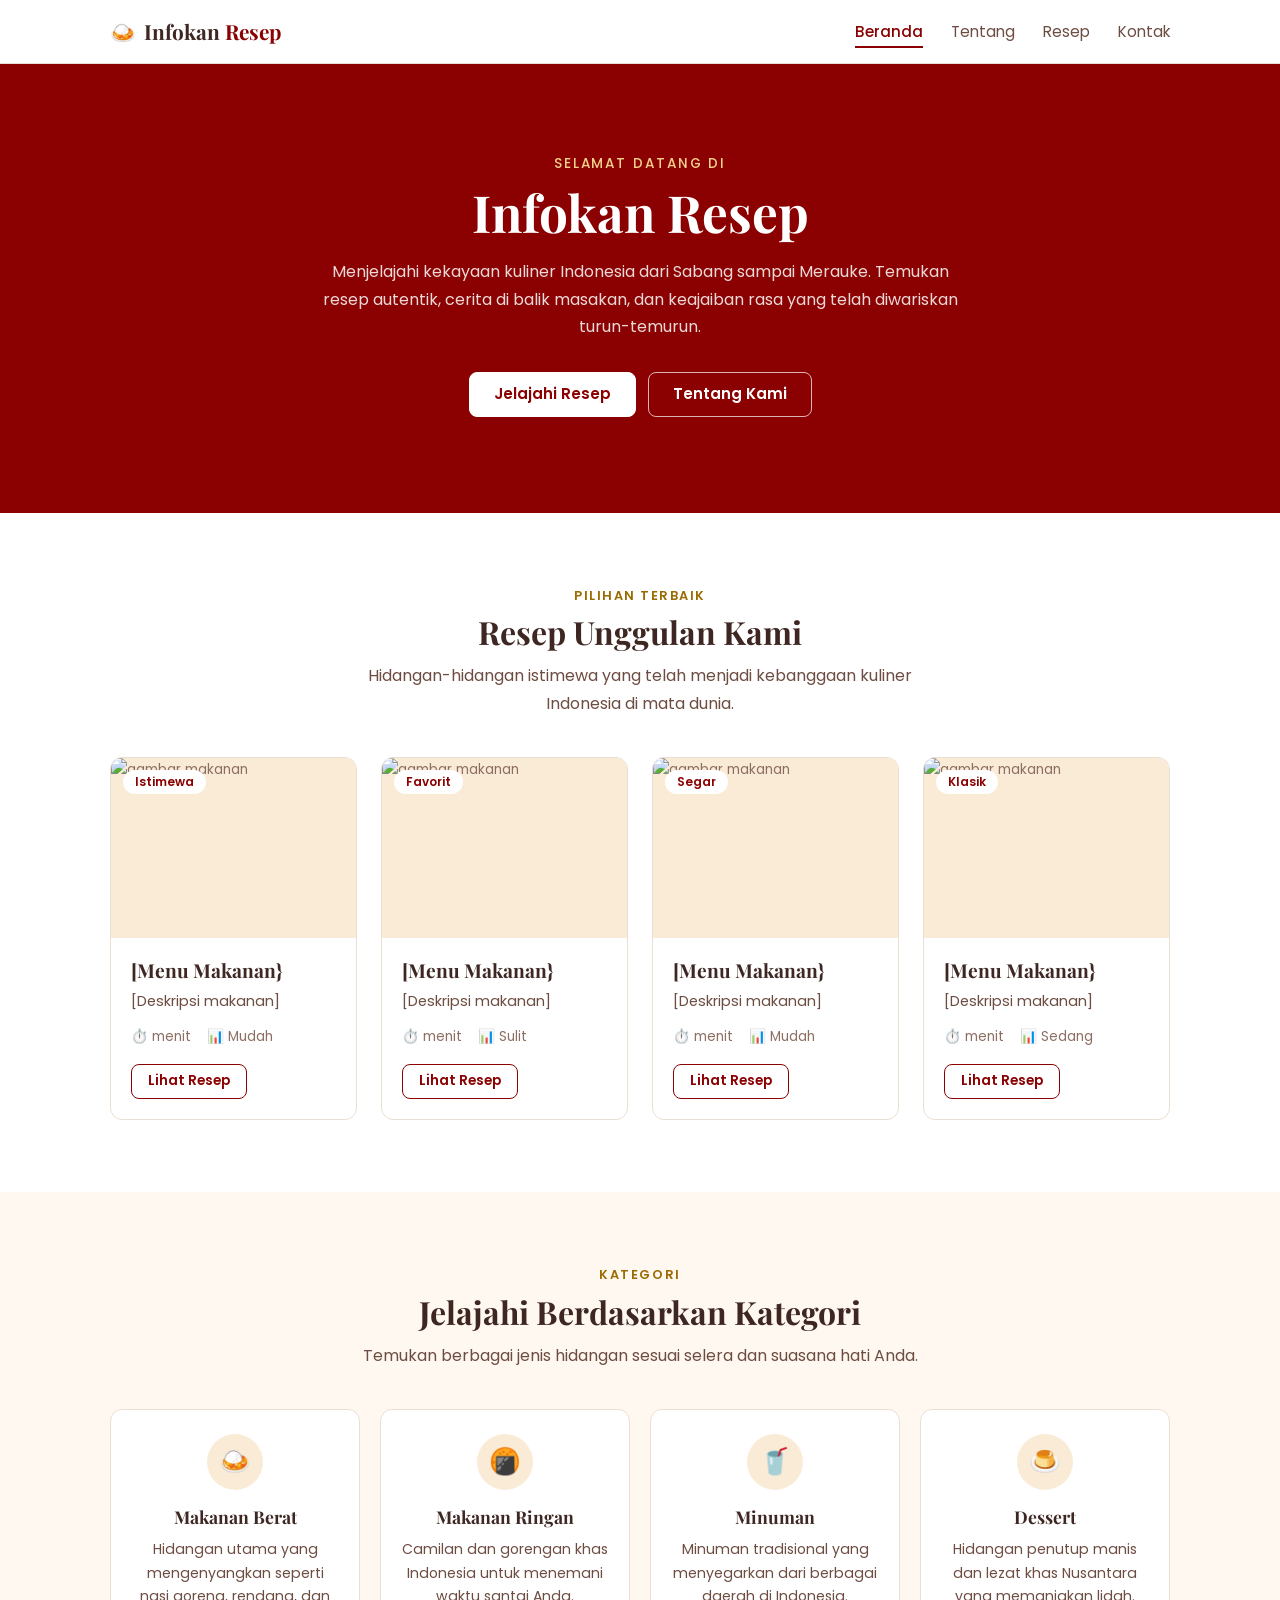
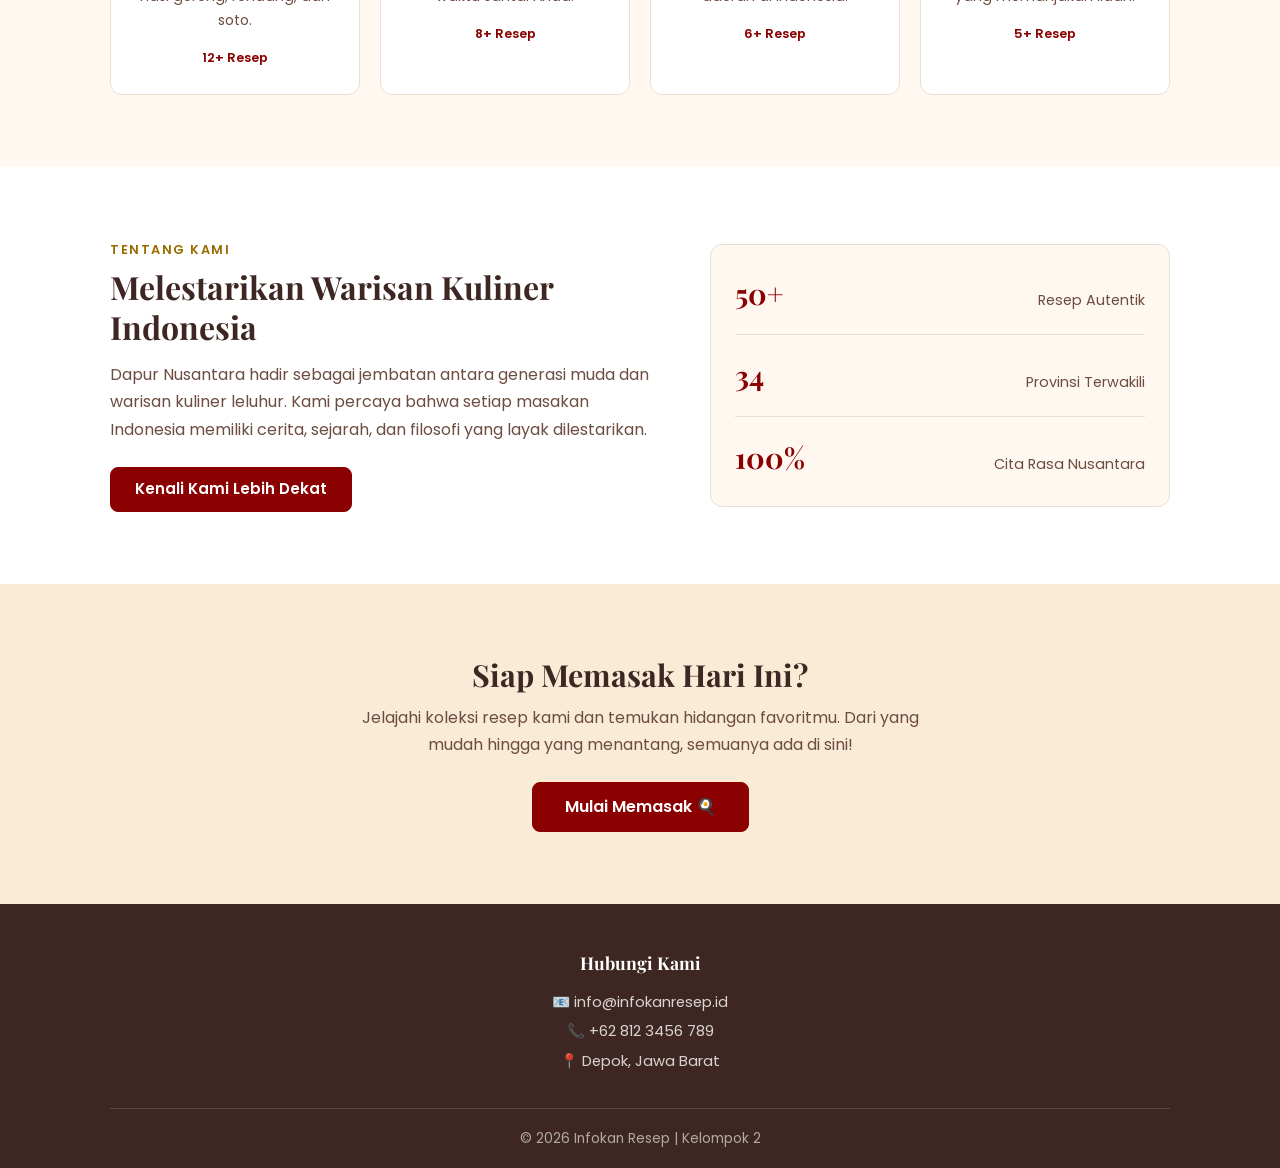
==== commit ecad2795: "Update index.html" ====
--- a/index.html
+++ b/index.html
@@ -63,14 +63,14 @@
                         <div class="recipe-card-image">
                         <span class="recipe-card-badge">Istimewa</span>
                         <div class="recipe-card-overlay">
-                            <img src="images/nasi-goreng.svg" alt="Nasi goreng spesial dengan telur mata sapi" width="350">
-                        </div>
-                    </div>
-                    <div class="recipe-card-body">
-                        <h3 class="recipe-card-title">Nasi Goreng Spesial</h3>
-                        <p class="recipe-card-desc">Raja masakan Indonesia yang mendunia. Nasi goreng dengan bumbu rahasia yang membuat ketagihan.</p>
-                        <div class="recipe-card-meta">
-                            <span class="meta-item">⏱️ 20 menit</span>
+                            <img src="" alt="gambar makanan" width="350">
+                        </div>
+                    </div>
+                    <div class="recipe-card-body">
+                        <h3 class="recipe-card-title">[Menu Makanan}</h3>
+                        <p class="recipe-card-desc">[Deskripsi makanan]</p>
+                        <div class="recipe-card-meta">
+                            <span class="meta-item">⏱️  menit</span>
                             <span class="meta-item">📊 Mudah</span>
                         </div>
                         <a href="resep.html#nasi-goreng" class="btn btn-outline btn-sm">Lihat Resep</a>
@@ -81,14 +81,14 @@
                         <div class="recipe-card-image">
                         <span class="recipe-card-badge">Favorit</span>
                         <div class="recipe-card-overlay">
-                            <img src="images/rendang.svg" alt="Rendang daging sapi dengan nasi putih" width="350">
-                        </div>
-                    </div>
-                    <div class="recipe-card-body">
-                        <h3 class="recipe-card-title">Rendang Daging</h3>
-                        <p class="recipe-card-desc">Masakan terlezat di dunia versi CNN. Daging empuk dengan bumbu rempah yang kaya dan mendalam.</p>
-                        <div class="recipe-card-meta">
-                            <span class="meta-item">⏱️ 180 menit</span>
+                            <img src="" alt="gambar makanan" width="350">
+                        </div>
+                    </div>
+                    <div class="recipe-card-body">
+                        <h3 class="recipe-card-title">[Menu Makanan}</h3>
+                        <p class="recipe-card-desc">[Deskripsi makanan]</p>
+                        <div class="recipe-card-meta">
+                            <span class="meta-item">⏱️  menit</span>
                             <span class="meta-item">📊 Sulit</span>
                         </div>
                         <a href="resep.html#rendang" class="btn btn-outline btn-sm">Lihat Resep</a>
@@ -99,14 +99,14 @@
                         <div class="recipe-card-image">
                         <span class="recipe-card-badge">Segar</span>
                         <div class="recipe-card-overlay">
-                            <img src="images/gado-gado.svg" alt="Gado-gado dengan saus kacang" width="350">
-                        </div>
-                    </div>
-                    <div class="recipe-card-body">
-                        <h3 class="recipe-card-title">Gado-gado</h3>
-                        <p class="recipe-card-desc">Salad khas Indonesia dengan siraman saus kacang yang gurih dan nikmat. Sehat dan mengenyangkan.</p>
-                        <div class="recipe-card-meta">
-                            <span class="meta-item">⏱️ 30 menit</span>
+                            <img src="" alt="gambar makanan" width="350">
+                        </div>
+                    </div>
+                    <div class="recipe-card-body">
+                        <h3 class="recipe-card-title">[Menu Makanan}</h3>
+                        <p class="recipe-card-desc">[Deskripsi makanan]</p>
+                        <div class="recipe-card-meta">
+                            <span class="meta-item">⏱️  menit</span>
                             <span class="meta-item">📊 Mudah</span>
                         </div>
                         <a href="resep.html#gado-gado" class="btn btn-outline btn-sm">Lihat Resep</a>
@@ -117,14 +117,14 @@
                         <div class="recipe-card-image">
                         <span class="recipe-card-badge">Klasik</span>
                         <div class="recipe-card-overlay">
-                            <img src="images/sate-ayam.svg" alt="Sate ayam dengan saus kacang dan lontong" width="350">
-                        </div>
-                    </div>
-                    <div class="recipe-card-body">
-                        <h3 class="recipe-card-title">Sate Ayam</h3>
-                        <p class="recipe-card-desc">Tusukan daging ayam yang dipanggang sempurna dengan bumbu kacang manis yang khas Indonesia.</p>
-                        <div class="recipe-card-meta">
-                            <span class="meta-item">⏱️ 45 menit</span>
+                            <img src="" alt="gambar makanan" width="350">
+                        </div>
+                    </div>
+                    <div class="recipe-card-body">
+                        <h3 class="recipe-card-title">[Menu Makanan}</h3>
+                        <p class="recipe-card-desc">[Deskripsi makanan]</p>
+                        <div class="recipe-card-meta">
+                            <span class="meta-item">⏱️  menit</span>
                             <span class="meta-item">📊 Sedang</span>
                         </div>
                         <a href="resep.html#sate-ayam" class="btn btn-outline btn-sm">Lihat Resep</a>
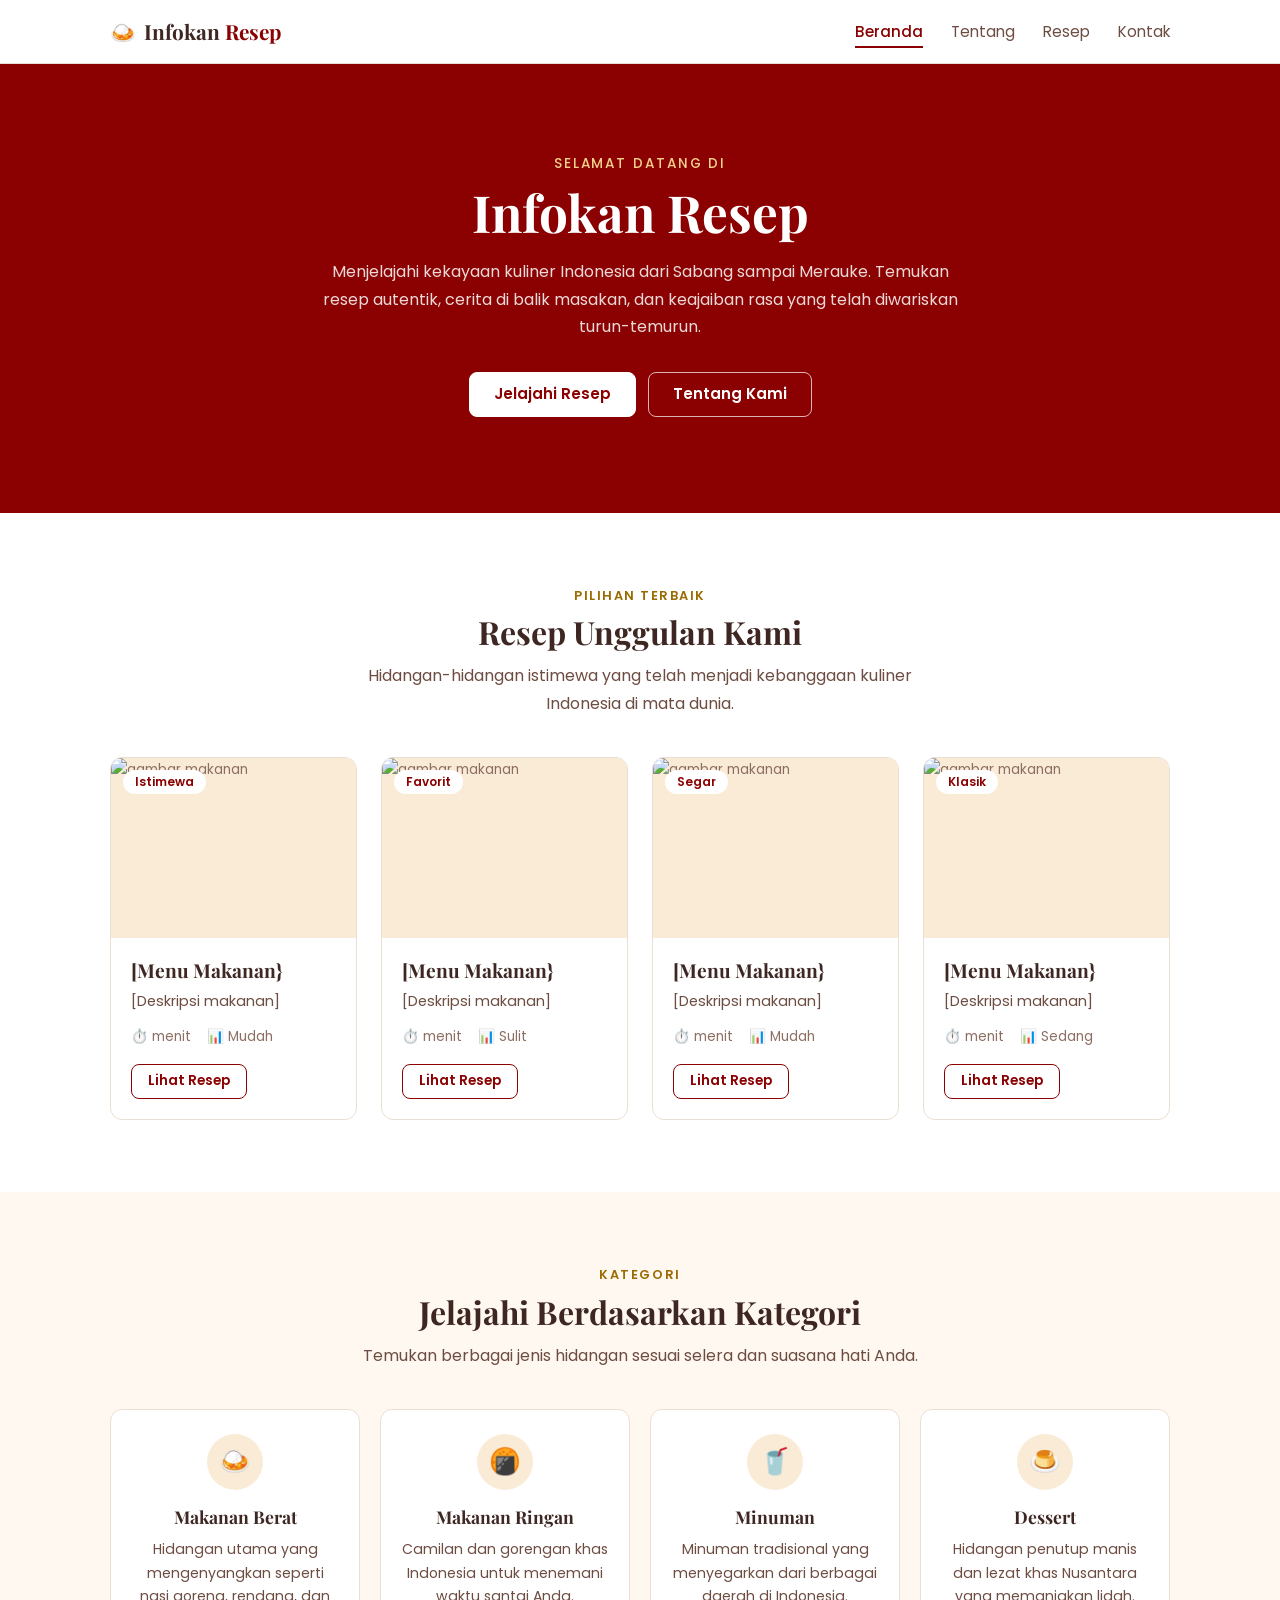
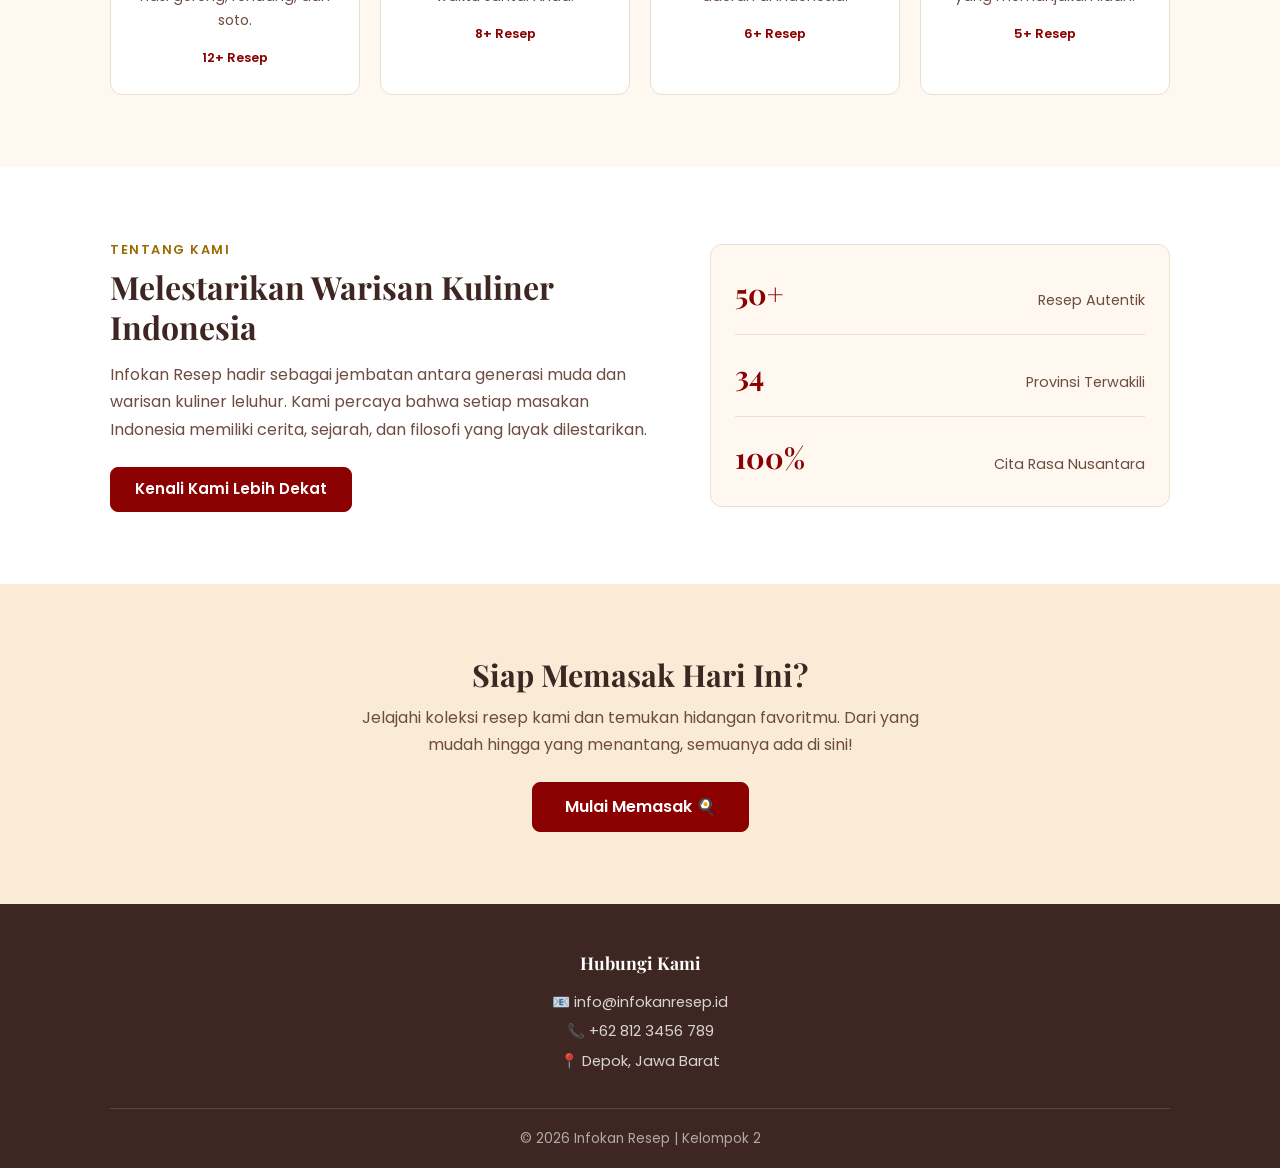
==== commit 808439f5: "Update index.html" ====
--- a/index.html
+++ b/index.html
@@ -3,7 +3,7 @@
 <head>
     <meta charset="UTF-8">
     <meta name="viewport" content="width=device-width, initial-scale=1.0">
-    <title>Dapur Nusantara - Cita Rasa Warisan Indonesia</title>
+    <title>Infokan Resep - Cita Rasa Warisan Indonesia</title>
     <link rel="preconnect" href="https://fonts.googleapis.com">
     <link rel="preconnect" href="https://fonts.gstatic.com" crossorigin>
     <link href="https://fonts.googleapis.com/css2?family=Playfair+Display:wght@400;600;700;800&family=Poppins:wght@300;400;500;600;700&display=swap" rel="stylesheet">
@@ -73,7 +73,7 @@
                             <span class="meta-item">⏱️  menit</span>
                             <span class="meta-item">📊 Mudah</span>
                         </div>
-                        <a href="resep.html#nasi-goreng" class="btn btn-outline btn-sm">Lihat Resep</a>
+                        <a href="resep.html# " class="btn btn-outline btn-sm">Lihat Resep</a>
                     </div>
                 </div>
                 <!-- Card 2 -->
@@ -91,7 +91,7 @@
                             <span class="meta-item">⏱️  menit</span>
                             <span class="meta-item">📊 Sulit</span>
                         </div>
-                        <a href="resep.html#rendang" class="btn btn-outline btn-sm">Lihat Resep</a>
+                        <a href="resep.html# " class="btn btn-outline btn-sm">Lihat Resep</a>
                     </div>
                 </div>
                 <!-- Card 3 -->
@@ -109,7 +109,7 @@
                             <span class="meta-item">⏱️  menit</span>
                             <span class="meta-item">📊 Mudah</span>
                         </div>
-                        <a href="resep.html#gado-gado" class="btn btn-outline btn-sm">Lihat Resep</a>
+                        <a href="resep.html# " class="btn btn-outline btn-sm">Lihat Resep</a>
                     </div>
                 </div>
                 <!-- Card 4 -->
@@ -127,7 +127,7 @@
                             <span class="meta-item">⏱️  menit</span>
                             <span class="meta-item">📊 Sedang</span>
                         </div>
-                        <a href="resep.html#sate-ayam" class="btn btn-outline btn-sm">Lihat Resep</a>
+                        <a href="resep.html# " class="btn btn-outline btn-sm">Lihat Resep</a>
                     </div>
                 </div>
             </div>
@@ -178,7 +178,7 @@
                 <div class="about-teaser-content">
                     <span class="section-tag">Tentang Kami</span>
                     <h2 class="section-title">Melestarikan Warisan Kuliner Indonesia</h2>
-                    <p class="about-teaser-text">Dapur Nusantara hadir sebagai jembatan antara generasi muda dan warisan kuliner leluhur. Kami percaya bahwa setiap masakan Indonesia memiliki cerita, sejarah, dan filosofi yang layak dilestarikan.</p>
+                    <p class="about-teaser-text">Infokan Resep hadir sebagai jembatan antara generasi muda dan warisan kuliner leluhur. Kami percaya bahwa setiap masakan Indonesia memiliki cerita, sejarah, dan filosofi yang layak dilestarikan.</p>
                     <a href="" class="btn btn-primary">Kenali Kami Lebih Dekat</a>
                 </div>
                 <div class="about-teaser-visual">
